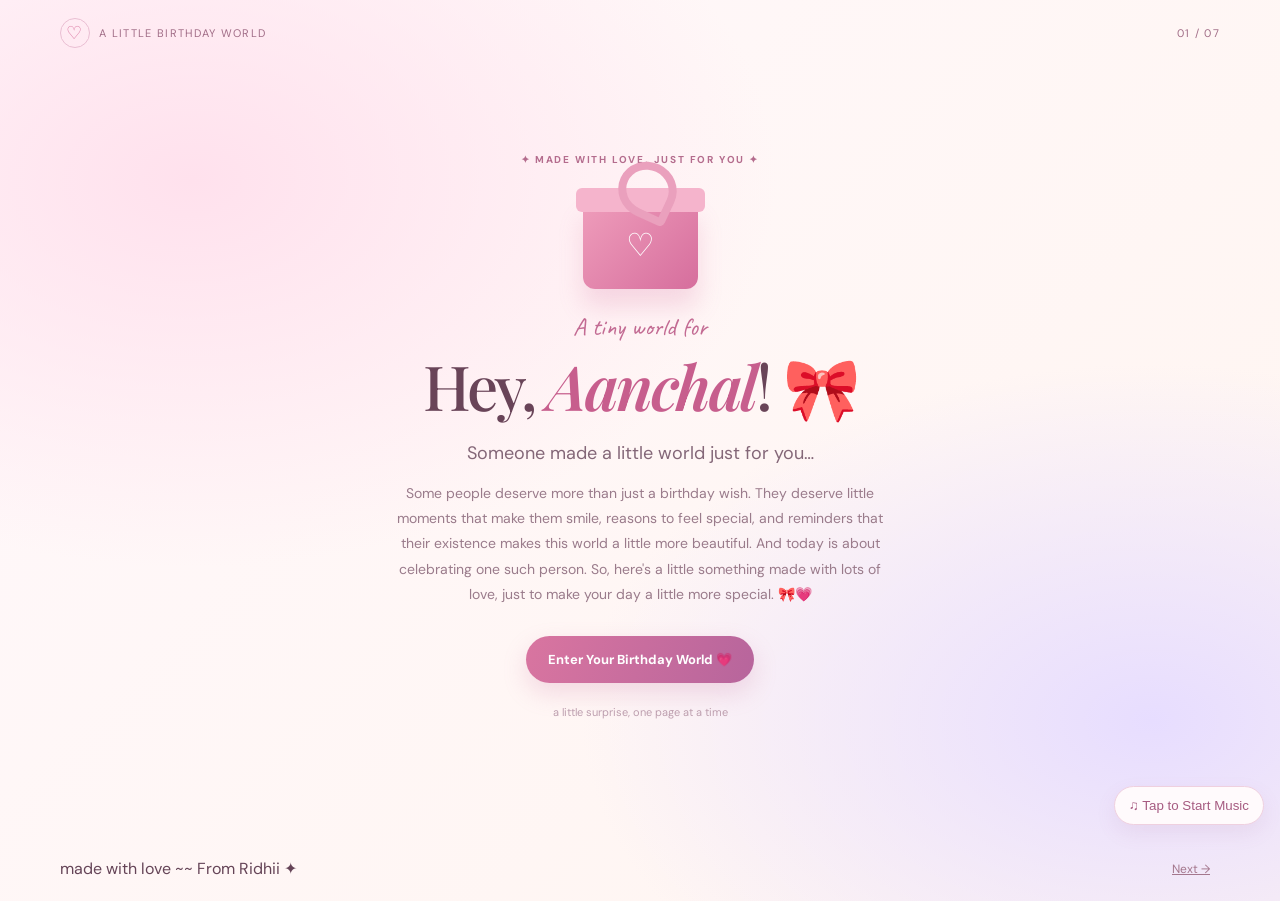
==== index.html @ d96fbc27 "Add files via upload" ====
<!DOCTYPE html>
<html lang="en">
<head>
<meta charset="UTF-8"><meta name="viewport" content="width=device-width, initial-scale=1">
<title>A Little Birthday World 🎀</title><link rel="stylesheet" href="index.css">
</head>
<body data-song="0">
<div class="decor" id="decor" aria-hidden="true"></div>
<header><div class="brand"><span class="heartmark">♡</span><span>A little birthday world</span></div><div>01 / 07</div></header>
<main><section class="page"><div class="eyebrow">✦ MADE WITH LOVE, JUST FOR YOU ✦</div><div class="gift">♡</div>
<p class="script">A tiny world for</p><h1>Hey, <em id="herName">Birthday Girl</em>! 🎀</h1>
<p class="lead">Someone made a little world just for you…</p><p class="copy">Some people deserve more than just a birthday wish. They deserve little moments that make them smile, reasons to feel special, and reminders that their existence makes this world a little more beautiful. And today is about celebrating one such person. So, here's a little something made with lots of love, just to make your day a little more special. 🎀💗</p>
<a class="btn" href="pages/surprise.html">Enter Your Birthday World 💗</a><span class="note">a little surprise, one page at a time</span></section></main>
<button class="music" id="musicButton">♫ Music: Off</button><audio id="audio" loop></audio>
<footer><span class="footer-note">made with love ~~ From Ridhii ✦</span><a class="nav" href="pages/surprise.html">Next →</a></footer>
<script src="config.js"></script><script src="index.js"></script>
</body></html>
---- index.css ----
@import url('https://fonts.googleapis.com/css2?family=Caveat:wght@500;600&family=DM+Sans:wght@400;500;700&family=Playfair+Display:ital,wght@0,500;0,600;1,600&display=swap');
:root{--pink:#d975a0;--deep:#b75c88;--ink:#654457;--soft:#9a7b8d}
*{box-sizing:border-box}
body{margin:0;font-family:'DM Sans',sans-serif;color:var(--ink);min-height:100vh;background:radial-gradient(ellipse at 15% 20%,#ffe1ed,transparent 38%),radial-gradient(ellipse at 90% 80%,#e7ddff,transparent 35%),linear-gradient(135deg,#fff8fb,#fff5f0);overflow-x:hidden}
header{display:flex;justify-content:space-between;align-items:center;padding:18px clamp(18px,5vw,60px);font-size:11px;letter-spacing:.12em;text-transform:uppercase;color:#a16d87;position:relative;z-index:2}
.brand{display:flex;gap:9px;align-items:center}.heartmark{border:1px solid #e9bed2;border-radius:50%;width:30px;height:30px;display:grid;place-items:center;font-size:18px;color:var(--pink)}
main{min-height:calc(100vh - 130px);display:flex;justify-content:center;align-items:center;padding:25px 18px 55px;position:relative;z-index:1}
.page{width:min(760px,100%);text-align:center;animation:appear .45s ease}
@keyframes appear{from{opacity:0;transform:translateY(12px)}to{opacity:1;transform:none}}@keyframes float{50%{transform:translateY(-9px) rotate(2deg)}}@keyframes rise{to{transform:translateY(-110vh) rotate(180deg);opacity:0}}
.decor{position:fixed;inset:0;pointer-events:none;overflow:hidden;z-index:0}.decor span{position:absolute;bottom:-30px;left:var(--x);font-size:var(--s);color:#d98ab0a0;animation:rise var(--t) linear infinite;animation-delay:var(--d)}
.eyebrow{font-size:10px;letter-spacing:.18em;font-weight:700;color:#b46c8d;margin-bottom:18px}
h1{font:500 clamp(35px,7vw,62px)/1.12 'Playfair Display',serif;letter-spacing:-.04em;margin:8px 0 17px;color:#694458}h1 em{font-weight:600;color:#c75e8d}
.script{font:25px 'Caveat',cursive;color:#c36b93;margin:0}.lead{font-size:clamp(15px,2vw,18px);line-height:1.75;color:#846778;max-width:590px;margin:0 auto 12px}
.copy{font-size:14px;line-height:1.8;color:#9a7b8b;max-width:510px;margin:8px auto 24px}
.btn{display:inline-flex;align-items:center;justify-content:center;gap:9px;border:0;border-radius:999px;background:linear-gradient(110deg,#d975a0,#b7659c);color:white;font-weight:700;font-size:13px;padding:14px 22px;min-height:47px;box-shadow:0 10px 25px #cb7ba43d;cursor:pointer;margin:5px;text-decoration:none;transition:.2s}
.btn:hover{transform:translateY(-2px)}.btn.alt{background:#fffafc;color:#a65c80;border:1px solid #efd0df;box-shadow:none}
.note{display:block;color:#bd9eae;font-size:11px;margin-top:17px}
.gift{width:115px;height:88px;margin:35px auto 22px;background:linear-gradient(135deg,#ef9dbb,#d66e9d);border-radius:8px 8px 12px 12px;position:relative;display:grid;place-items:center;color:white;font-size:32px;box-shadow:0 18px 25px #d777a53b;animation:float 3s ease-in-out infinite}
.gift:before{content:"";position:absolute;top:-13px;left:-7px;width:129px;height:24px;border-radius:6px;background:#f5b4cc}.gift:after{content:"";position:absolute;top:-39px;left:35px;width:43px;height:40px;border:8px solid #eaa0bd;border-radius:50% 50% 10% 50%;transform:rotate(25deg)}
.split{display:grid;grid-template-columns:1fr 1fr;gap:40px;align-items:center;text-align:left}.art{min-height:290px;border-radius:28px;background:linear-gradient(145deg,#ffe8f0dd,#eee6ffdd);display:grid;place-items:center;position:relative;overflow:hidden;border:1px solid #fff}.art .emoji{font-size:95px;animation:float 3s ease-in-out infinite}
.split .eyebrow{text-align:left}.split h1{font-size:clamp(33px,4.5vw,48px)}.split .lead,.split .copy{margin-left:0}
input[type=date]{width:min(340px,100%);display:block;margin:14px auto;border:1px solid #e9c6d8;background:#fffafc;border-radius:14px;padding:14px;color:#80566c}.error{color:#b43c70;font-size:12px;min-height:18px}
.flowerstage{height:300px;position:relative;width:240px;margin:0 auto}.stem{position:absolute;width:8px;height:150px;bottom:25px;left:116px;border-radius:100% 100% 0 0;background:linear-gradient(90deg,#6caa7b,#a6d39b);transform-origin:bottom;animation:grow 2s ease-out both}
.leaf{position:absolute;width:55px;height:26px;background:linear-gradient(130deg,#acd7a0,#65a777);border-radius:100% 0 100% 0;bottom:90px;opacity:0;animation:leaf .8s 1.3s forwards}.leaf.l{left:65px;transform:rotate(15deg)}.leaf.r{left:119px;bottom:120px;transform:scaleX(-1) rotate(10deg);animation-delay:1.6s}
.bloom{position:absolute;top:7px;left:60px;width:120px;height:120px;animation:bloom 1.5s 1.8s both;transform:scale(0)}.petal{position:absolute;top:2px;left:45px;width:31px;height:61px;border-radius:60% 60% 40% 40%;background:linear-gradient(150deg,#ffd3e3,#e879a6 72%);transform-origin:50% 58px;transform:rotate(calc(var(--n)*36deg))}.centerflower{position:absolute;top:45px;left:43px;width:36px;height:36px;border-radius:50%;background:radial-gradient(circle,#ffe9a9,#e9b35d)}
@keyframes grow{from{transform:scaleY(0)}to{transform:scaleY(1)}}@keyframes leaf{to{opacity:1}}@keyframes bloom{to{transform:scale(1)}}
.letter{max-width:690px;margin:20px auto;padding:30px;text-align:left;background:#fffdf6;border:1px solid #f2e3cf;border-radius:5px 18px;box-shadow:0 20px 45px #ae7b6721;line-height:1.85;font:15px/1.9 'Playfair Display',serif}.letter p{margin:0 0 14px}.letter .signature{font:23px 'Caveat',cursive;color:#a75f80;margin-top:22px}
.gifts{display:grid;grid-template-columns:repeat(4,1fr);gap:12px;margin:26px 0}.giftcard{min-height:135px;padding:14px 10px;border:1px solid #f1d8e3;border-radius:18px;background:#fffafcdd;color:#755365;cursor:pointer;display:flex;flex-direction:column;align-items:center;justify-content:center;gap:7px}
.giftcard .emoji{font-size:30px}.giftcard strong{font-size:12px}.giftcard small{font-size:10px;color:#b47b96;line-height:1.5}.giftcard.open{background:#fff0f6;border-color:#e4a3bf}
.cake{font-size:90px;margin:0 auto 8px;animation:float 2.5s infinite}.finalwish{max-width:620px;margin:12px auto 24px;color:#956f82;line-height:1.8;font-size:14px}
footer{min-height:65px;display:flex;align-items:center;justify-content:space-between;padding:10px clamp(18px,5vw,60px);position:relative;z-index:2}.nav{border:0;background:transparent;color:#a4778d;font-size:12px;cursor:pointer;padding:10px}
.music{position:fixed;right:16px;bottom:75px;z-index:5;border:1px solid #efd0df;border-radius:99px;background:#fffafc;color:#a65b81;padding:11px 14px;cursor:pointer;box-shadow:0 8px 20px #a9698b1b}
@media(max-width:650px){.split{grid-template-columns:1fr;gap:22px;text-align:center}.art{min-height:190px}.art .emoji{font-size:75px}.split .eyebrow{text-align:center}.split .lead,.split .copy{margin-left:auto}.gifts{grid-template-columns:repeat(2,1fr)}.letter{padding:22px}.music{bottom:75px;right:10px}}
@media(prefers-reduced-motion:reduce){*,*:before,*:after{animation-duration:.01ms!important;animation-iteration-count:1!important;transition-duration:.01ms!important}}

/* Page-specific custom styles for index. Add your own rules below. */
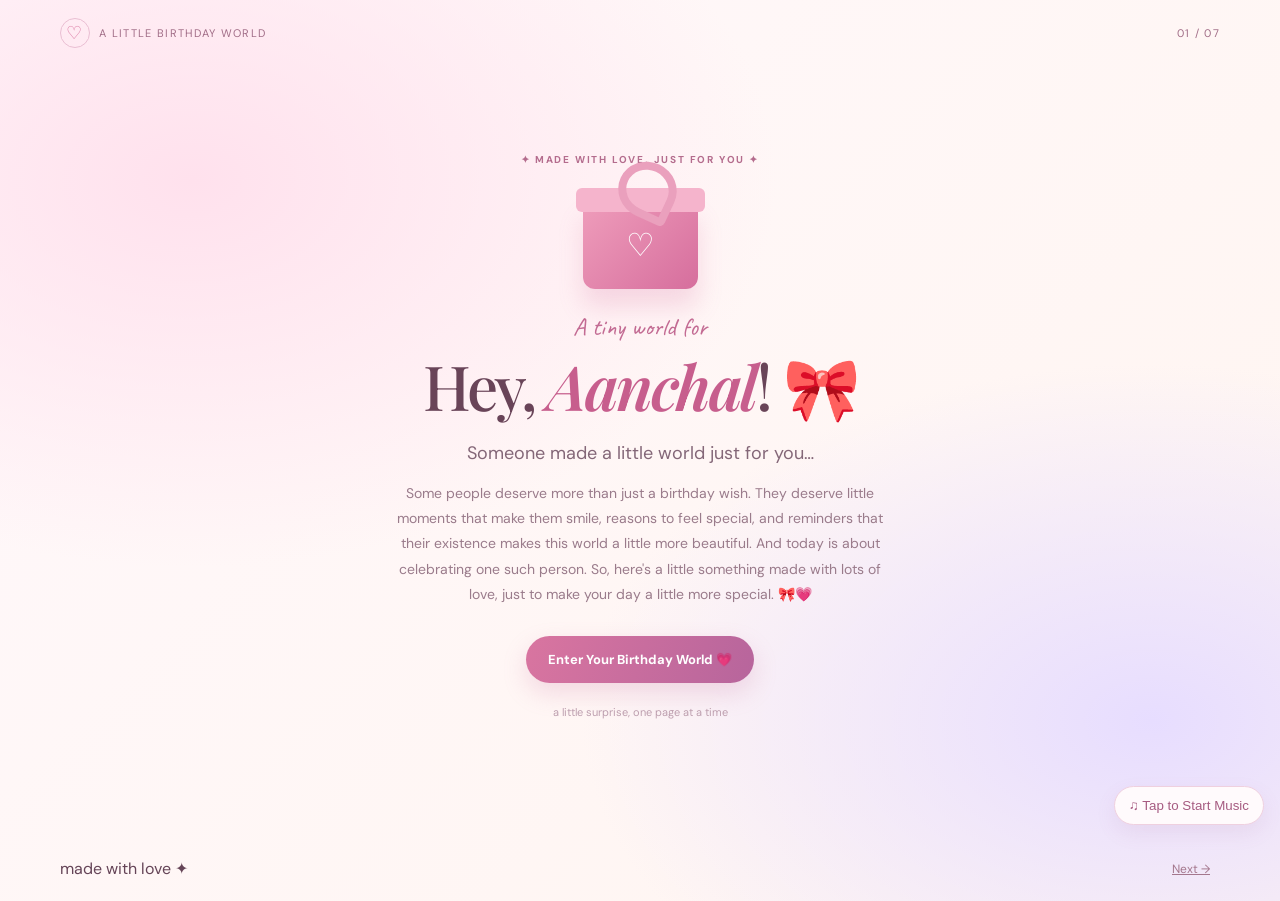
==== commit cedeba21: "Update index.html" ====
--- a/index.html
+++ b/index.html
@@ -12,6 +12,6 @@
 <p class="lead">Someone made a little world just for you…</p><p class="copy">Some people deserve more than just a birthday wish. They deserve little moments that make them smile, reasons to feel special, and reminders that their existence makes this world a little more beautiful. And today is about celebrating one such person. So, here's a little something made with lots of love, just to make your day a little more special. 🎀💗</p>
 <a class="btn" href="pages/surprise.html">Enter Your Birthday World 💗</a><span class="note">a little surprise, one page at a time</span></section></main>
 <button class="music" id="musicButton">♫ Music: Off</button><audio id="audio" loop></audio>
-<footer><span class="footer-note">made with love ~~ From Ridhii ✦</span><a class="nav" href="pages/surprise.html">Next →</a></footer>
+<footer><span class="footer-note">made with love ✦</span><a class="nav" href="pages/surprise.html">Next →</a></footer>
 <script src="config.js"></script><script src="index.js"></script>
-</body></html>+</body></html>
